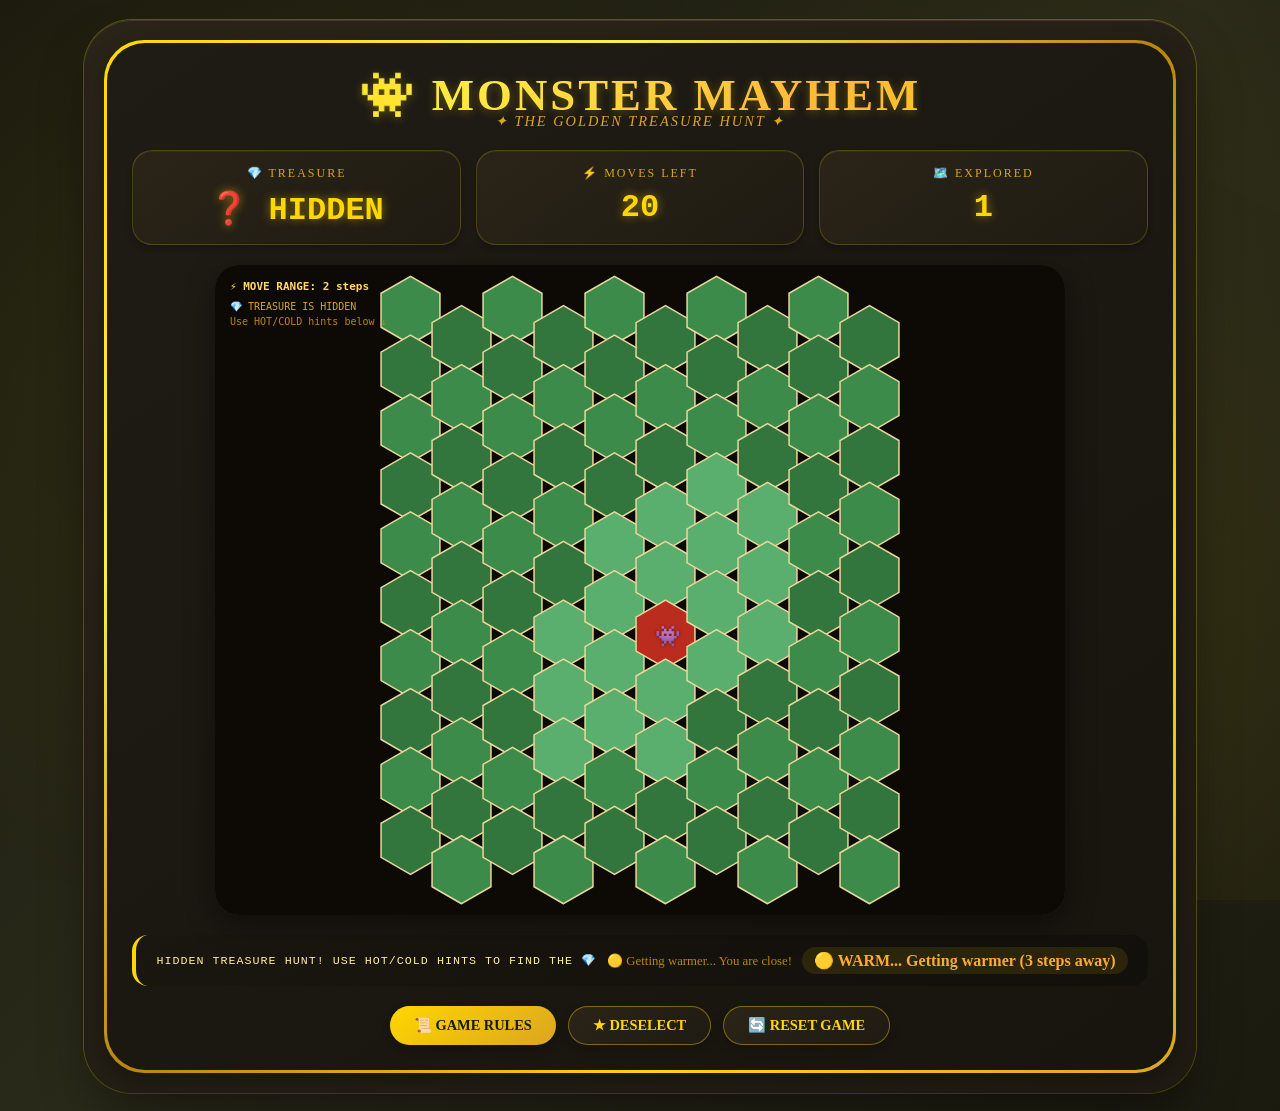
==== index.html @ b810eed7 "Add files via upload" ====
<!DOCTYPE html>
<html lang="en">
<head>
    <meta charset="UTF-8">
    <meta name="viewport" content="width=device-width, initial-scale=1.0, user-scalable=no">
    <title>MONSTER MAYHEM | Golden Treasure Hunt</title>
    <link rel="stylesheet" href="style.css">
</head>
<body>

<div class="game-container">
    <div class="golden-frame">
        <div class="game-content">
            <div class="game-header">
                <div class="game-title">👾 MONSTER MAYHEM</div>
                <div class="game-subtitle">✦ THE GOLDEN TREASURE HUNT ✦</div>
            </div>

            <div class="stats-panel">
                <div class="stat-card">
                    <div class="stat-label">💎 TREASURE</div>
                    <div class="stat-value" id="treasureStatus">???</div>
                </div>
                <div class="stat-card">
                    <div class="stat-label">⚡ MOVES LEFT</div>
                    <div class="stat-value" id="movesLeft">20</div>
                </div>
                <div class="stat-card">
                    <div class="stat-label">🗺️ EXPLORED</div>
                    <div class="stat-value" id="exploredCount">0</div>
                </div>
            </div>

            <div class="canvas-wrapper">
                <canvas id="hexCanvas" width="900" height="700"></canvas>
            </div>

            <div class="status-area">
                <div class="status-message" id="gameStatus">⚔️ READY FOR BATTLE</div>
                <div class="status-detail" id="statusDetail">Click green hexes to move monster</div>
                <div class="hot-cold" id="hotColdHint">🌸 DISTANCE: ?</div>
            </div>

            <div class="button-panel">
                <button class="btn-gold" id="infoBtn">📜 GAME RULES</button>
                <button class="btn-gold btn-dark" id="deselectBtn">★ DESELECT</button>
                <button class="btn-gold btn-dark" id="resetBtn">🔄 RESET GAME</button>
            </div>
        </div>
    </div>
</div>

<!-- MODAL FOR RULES -->
<div id="infoModal" class="modal">
    <div class="modal-content">
        <div class="modal-header">
            👑 GOLDEN RULES 👑
        </div>
        <div class="modal-body">
            <ul class="rules-list">
                <li>🎯 <strong>FIND THE HIDDEN TREASURE</strong> - One golden chest is hidden somewhere on the map!</li>
                <li>⚡ <strong>LIMITED MOVES: 20</strong> - Each move costs 1 move. Plan your path wisely!</li>
                <li>🔥 <strong>HOT & COLD SYSTEM</strong> - Status message tells how close you are to treasure!</li>
                <li>🟢 <strong>MOVE RANGE: 2 STEPS</strong> - Monster can jump up to 2 hexes away.</li>
                <li>💀 <strong>GAME OVER</strong> - If moves reach 0 without treasure, you LOSE!</li>
                <li>🏆 <strong>VICTORY</strong> - Land on treasure hex to win the game!</li>
                <li>🗺️ <strong>EXPLORATION</strong> - Each new hex visited counts toward exploration.</li>
                <li>✨ <strong>GOLDEN THEME</strong> - Premium high-class monster hunting experience.</li>
            </ul>
            <div class="rules-footer">
                "Fortune favors the bold monster hunter..."
            </div>
        </div>
        <div class="modal-footer">
            <button class="btn-gold modal-close-btn">I UNDERSTAND</button>
        </div>
    </div>
</div>

<script src="script.js"></script>
</body>
</html>
---- style.css ----
* {
    margin: 0;
    padding: 0;
    box-sizing: border-box;
    user-select: none;
}

body {
    min-height: 100vh;
    background: linear-gradient(135deg, #1a1a0f 0%, #2a2a1a 50%, #1a1a0f 100%);
    font-family: 'Cinema', 'Georgia', 'Times New Roman', serif;
    display: flex;
    justify-content: center;
    align-items: center;
    padding: 20px;
    position: relative;
}

/* Golden dust particles */
body::before {
    content: '';
    position: fixed;
    top: 0;
    left: 0;
    width: 100%;
    height: 100%;
    pointer-events: none;
    background-image: radial-gradient(circle at 20% 40%, rgba(255,215,0,0.05) 0%, transparent 50%),
                      radial-gradient(circle at 80% 70%, rgba(255,215,0,0.08) 0%, transparent 60%);
    animation: shimmer 3s ease-in-out infinite;
}

@keyframes shimmer {
    0%, 100% { opacity: 0.5; }
    50% { opacity: 1; }
}

/* Main Game Container */
.game-container {
    background: linear-gradient(145deg, #2a2418 0%, #1f1b12 100%);
    border-radius: 48px;
    padding: 20px;
    box-shadow: 0 25px 50px -12px rgba(0,0,0,0.5),
                0 0 0 1px rgba(255,215,0,0.3),
                inset 0 1px 0 rgba(255,255,255,0.1);
    backdrop-filter: blur(2px);
}

/* Golden Frame */
.golden-frame {
    background: linear-gradient(135deg, #ffd700 0%, #ffed4e 25%, #b8860b 50%, #ffd700 75%, #daa520 100%);
    padding: 3px;
    border-radius: 40px;
    box-shadow: 0 8px 20px rgba(0,0,0,0.3);
}

.game-content {
    background: linear-gradient(145deg, #1f1c16 0%, #18140e 100%);
    border-radius: 38px;
    padding: 25px;
}

/* Header Section */
.game-header {
    text-align: center;
    margin-bottom: 20px;
    position: relative;
}

.game-title {
    font-size: 2.8em;
    font-weight: bold;
    background: linear-gradient(135deg, #ffd700, #ffed4e, #ffb347, #ffd700);
    -webkit-background-clip: text;
    background-clip: text;
    color: transparent;
    text-shadow: 0 2px 10px rgba(255,215,0,0.3);
    letter-spacing: 3px;
    animation: titleGlow 2s ease-in-out infinite;
}

@keyframes titleGlow {
    0%, 100% { filter: drop-shadow(0 0 5px rgba(255,215,0,0.5)); }
    50% { filter: drop-shadow(0 0 15px rgba(255,215,0,0.8)); }
}

.game-subtitle {
    color: #daa520;
    font-size: 0.9em;
    letter-spacing: 2px;
    margin-top: -8px;
    font-style: italic;
}

/* Stats Panel */
.stats-panel {
    display: grid;
    grid-template-columns: repeat(3, 1fr);
    gap: 15px;
    margin-bottom: 20px;
}

.stat-card {
    background: linear-gradient(145deg, #2a2418, #1f1b12);
    border-radius: 20px;
    padding: 15px 10px;
    text-align: center;
    border: 1px solid rgba(255,215,0,0.2);
    box-shadow: inset 0 1px 0 rgba(255,255,255,0.05), 0 4px 6px rgba(0,0,0,0.2);
    transition: transform 0.3s ease;
}

.stat-card:hover {
    transform: translateY(-2px);
    border-color: rgba(255,215,0,0.5);
}

.stat-label {
    font-size: 0.75em;
    text-transform: uppercase;
    letter-spacing: 2px;
    color: #daa520;
    margin-bottom: 8px;
    display: flex;
    align-items: center;
    justify-content: center;
    gap: 6px;
}

.stat-value {
    font-size: 2em;
    font-weight: bold;
    color: #ffd700;
    text-shadow: 0 0 10px rgba(255,215,0,0.5);
    font-family: 'Monaco', monospace;
}

/* Canvas Area */
.canvas-wrapper {
    display: flex;
    justify-content: center;
    margin-bottom: 20px;
    position: relative;
}

#hexCanvas {
    border-radius: 24px;
    box-shadow: 0 10px 30px rgba(0,0,0,0.4), inset 0 0 0 2px rgba(255,215,0,0.2);
    cursor: pointer;
    background: #0d0a06;
    transition: all 0.3s ease;
}

#hexCanvas:hover {
    box-shadow: 0 15px 40px rgba(0,0,0,0.5), inset 0 0 0 2px rgba(255,215,0,0.4);
}

/* Status Area */
.status-area {
    background: linear-gradient(145deg, #1a1610, #12100b);
    border-radius: 16px;
    padding: 12px 20px;
    margin-bottom: 20px;
    border-left: 4px solid #ffd700;
    display: flex;
    justify-content: space-between;
    align-items: center;
    flex-wrap: wrap;
    gap: 10px;
}

.status-message {
    font-family: monospace;
    font-size: 0.9em;
    color: #ffed9e;
    letter-spacing: 1px;
}

.status-detail {
    font-size: 0.8em;
    color: #b8860b;
}

.hot-cold {
    font-weight: bold;
    padding: 4px 12px;
    border-radius: 20px;
    background: rgba(255,215,0,0.1);
    color: #ffd700;
}

/* Button Panel */
.button-panel {
    display: flex;
    gap: 12px;
    justify-content: center;
    flex-wrap: wrap;
}

.btn-gold {
    background: linear-gradient(145deg, #ffd700, #daa520);
    border: none;
    padding: 10px 24px;
    border-radius: 40px;
    font-family: 'Georgia', serif;
    font-weight: bold;
    font-size: 0.9em;
    color: #1a1a0f;
    cursor: pointer;
    transition: all 0.3s ease;
    box-shadow: 0 4px 10px rgba(0,0,0,0.2);
    display: inline-flex;
    align-items: center;
    gap: 8px;
}

.btn-gold:hover {
    transform: translateY(-2px);
    box-shadow: 0 6px 15px rgba(255,215,0,0.3);
    background: linear-gradient(145deg, #ffe44d, #ffb347);
}

.btn-gold:active {
    transform: translateY(1px);
}

.btn-dark {
    background: linear-gradient(145deg, #2a2418, #1f1b12);
    border: 1px solid rgba(255,215,0,0.4);
    color: #ffd700;
}

/* Modal */
.modal {
    display: none;
    position: fixed;
    top: 0;
    left: 0;
    width: 100%;
    height: 100%;
    background: rgba(0,0,0,0.8);
    backdrop-filter: blur(10px);
    z-index: 1000;
    justify-content: center;
    align-items: center;
}

.modal-content {
    background: linear-gradient(145deg, #2a2418, #1f1b12);
    border-radius: 32px;
    max-width: 500px;
    width: 90%;
    border: 2px solid #ffd700;
    box-shadow: 0 20px 50px rgba(0,0,0,0.5), 0 0 30px rgba(255,215,0,0.2);
    animation: modalSlideIn 0.3s ease;
}

@keyframes modalSlideIn {
    from {
        transform: scale(0.8);
        opacity: 0;
    }
    to {
        transform: scale(1);
        opacity: 1;
    }
}

.modal-header {
    padding: 20px 25px;
    border-bottom: 1px solid rgba(255,215,0,0.3);
    font-size: 1.4em;
    font-weight: bold;
    color: #ffd700;
    text-align: center;
}

.modal-body {
    padding: 25px;
    color: #ffed9e;
    line-height: 1.6;
}

.rules-list {
    list-style: none;
    padding: 0;
}

.rules-list li {
    padding: 8px 0;
    border-bottom: 1px solid rgba(255,215,0,0.1);
    display: flex;
    align-items: center;
    gap: 10px;
}

.rules-footer {
    margin-top: 15px;
    text-align: center;
    font-style: italic;
    color: #daa520;
}

.modal-footer {
    padding: 20px 25px;
    border-top: 1px solid rgba(255,215,0,0.3);
    display: flex;
    justify-content: center;
    gap: 15px;
}

/* Victory Animation */
@keyframes victoryPulse {
    0%, 100% { box-shadow: 0 0 20px rgba(255,215,0,0.5); }
    50% { box-shadow: 0 0 60px rgba(255,215,0,0.9); }
}

.victory-glow {
    animation: victoryPulse 0.5s ease-in-out 3;
}

/* Responsive */
@media (max-width: 768px) {
    .game-title { font-size: 1.8em; }
    .stat-value { font-size: 1.5em; }
    .stat-label { font-size: 0.65em; }
    .btn-gold { padding: 8px 16px; font-size: 0.8em; }
}
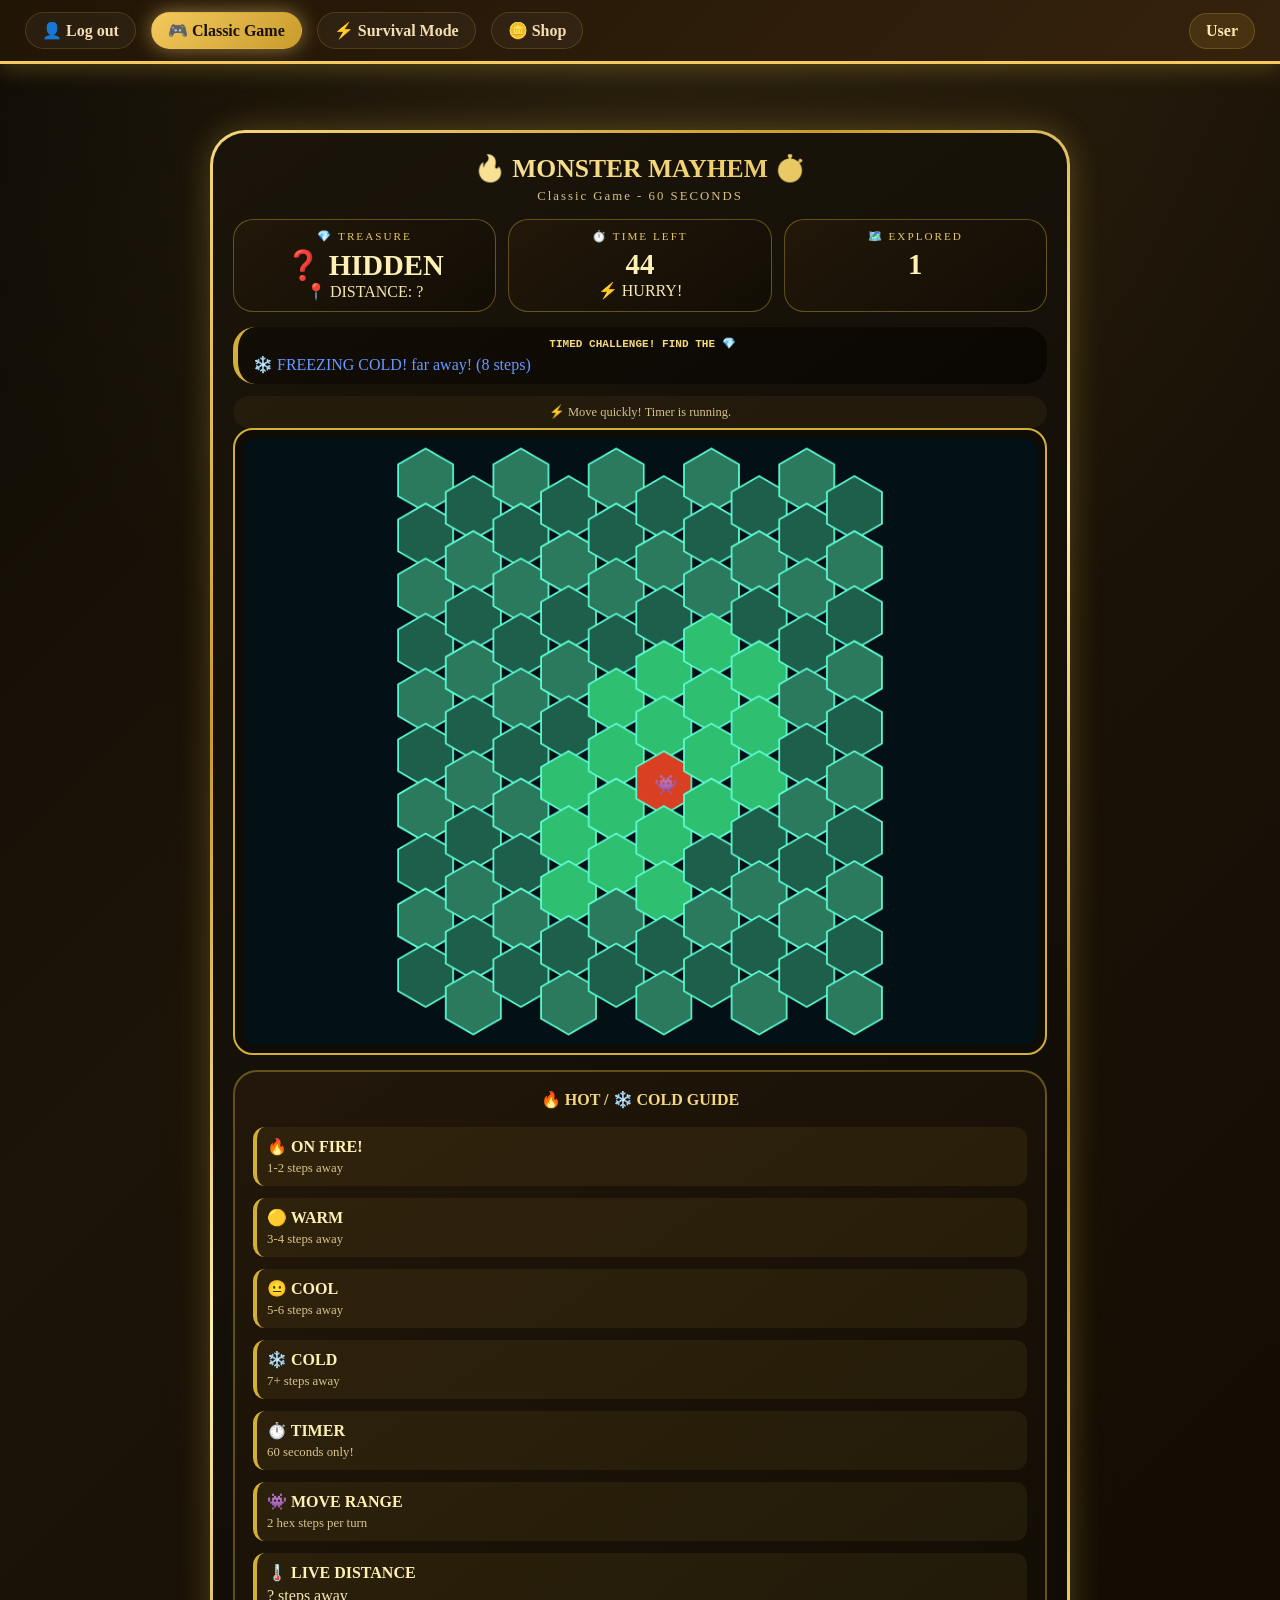
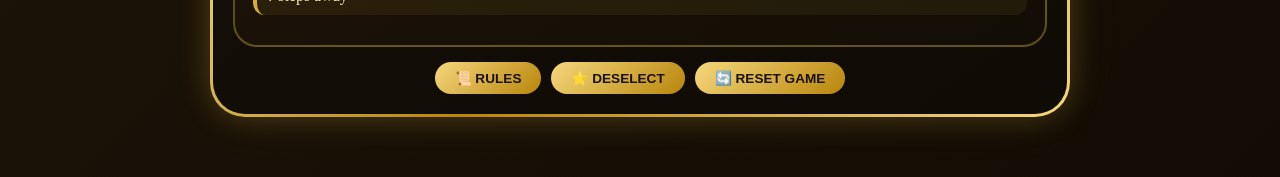
==== commit 85bba50d: "Add files via upload" ====
--- a/index.html
+++ b/index.html
@@ -1,82 +1,378 @@
- <!DOCTYPE html>
+<!DOCTYPE html>
+
+<!-- Declares HTML5 document -->
 <html lang="en">
+
 <head>
+
+    <!-- Character encoding for symbols/emojis -->
     <meta charset="UTF-8">
-    <meta name="viewport" content="width=device-width, initial-scale=1.0, user-scalable=no">
-    <title>MONSTER MAYHEM | Golden Treasure Hunt</title>
+
+    <!-- Browser tab title -->
+    <title>Monster Mayhem - Classic</title>
+
+    <!-- Links external CSS stylesheet -->
     <link rel="stylesheet" href="style.css">
+
 </head>
+
 <body>
 
-<div class="game-container">
-    <div class="golden-frame">
-        <div class="game-content">
+<!-- TOP NAV BAR -navigation bar -->
+<div class="top-nav fire-nav">
+    <!-- Navigation links container -->
+    <div class="nav-links">
+
+        <!-- Logout button -->
+        <a href="login.html">👤 Log out</a>
+        <!-- Current active game page -->
+        <a href="index.html" class="active">🎮 Classic Game</a>
+        <a href="challenge.html">⚡ Survival Mode</a>
+        <a href="shop.html">🪙 Shop </a>
+
+    </div>
+
+    <!-- Displays current username -->
+    <div class="user-info" id="userDisplay">
+     User
+
+    </div>
+
+</div>
+<!-- Main outer game container -->
+<div class="game-container fire-container">
+
+    <!-- Decorative golden frame -->
+    <div class="golden-frame fire-frame">
+
+        <!-- Main game content area -->
+        <div class="game-content fire-content">
+
+            <!-- Title , Game title section -->
             <div class="game-header">
-                <div class="game-title">👾 MONSTER MAYHEM</div>
-                <div class="game-subtitle">✦ THE GOLDEN TREASURE HUNT ✦</div>
-            </div>
-
+
+                <!-- Main title -->
+                <div class="game-title fire-title">🔥 MONSTER MAYHEM ⏱️</div>
+                <!-- Subtitle/game mode -->
+                <div class="game-subtitle fire-subtitle">
+                    Classic Game - 60 SECONDS
+                </div>
+
+            </div>
+            <!-- Statistics panel -->
             <div class="stats-panel">
-                <div class="stat-card">
-                    <div class="stat-label">💎 TREASURE</div>
-                    <div class="stat-value" id="treasureStatus">???</div>
-                </div>
-                <div class="stat-card">
-                    <div class="stat-label">⚡ MOVES LEFT</div>
-                    <div class="stat-value" id="movesLeft">20</div>
-                </div>
-                <div class="stat-card">
-                    <div class="stat-label">🗺️ EXPLORED</div>
-                    <div class="stat-value" id="exploredCount">0</div>
-                </div>
-            </div>
-
-            <div class="canvas-wrapper">
-                <canvas id="hexCanvas" width="900" height="700"></canvas>
-            </div>
-
-            <div class="status-area">
-                <div class="status-message" id="gameStatus">⚔️ READY FOR BATTLE</div>
-                <div class="status-detail" id="statusDetail">Click green hexes to move monster</div>
-                <div class="hot-cold" id="hotColdHint">🌸 DISTANCE: ?</div>
-            </div>
-
+
+                <!-- Treasure status card -->
+                <div class="stat-card fire-card">
+
+                    <div class="stat-label">
+                        💎 TREASURE
+                    </div>
+
+                    <!-- Updated with JavaScript -->
+                    <div class="stat-value" id="treasureStatus">
+                        ❓ HIDDEN
+
+                    </div>
+
+                    <!-- Distance hint display -->
+                    <div class="hot-cold-mini" id="hotColdMini">
+                        📍 DISTANCE: ?
+                    </div>
+                </div>
+
+                <!-- Timer card -->
+                <div class="stat-card fire-card">
+
+                    <div class="stat-label">
+                        ⏱️ TIME LEFT
+                    </div>
+
+                    <!-- Countdown timer -->
+                    <div class="stat-value" id="timeLeftDisplay">
+                         60
+
+                    </div>
+
+                    <!-- Timer warning badge -->
+                    <div class="status-badge" id="timerBadge">
+                        ⚡ HURRY!
+
+                    </div>
+                </div>
+
+                <!-- Explored hex count -->
+                <div class="stat-card fire-card">
+
+                    <div class="stat-label">
+                        🗺️ EXPLORED
+                    </div>
+
+                    <!-- Tracks explored tiles -->
+                    <div class="stat-value" id="exploredCount">
+                        0
+
+                    </div>
+                </div>
+
+            </div>
+            <!--STATUS AREA- Shows live game updates -->
+            <div class="status-area fire-status">
+
+                <!-- Main status message -->
+                <div class="status-message" id="gameStatus">
+                    🔥 TIMER RUNNING! Find the treasure!
+                </div>
+
+                <!-- Hot/cold hint text -->
+                <div class="hot-cold" id="hotColdHint">
+                    🌡️ DISTANCE: ?
+                </div>
+
+            </div>
+
+            <!-- Additional instructions -->
+            <div class="status-detail" id="statusDetail">
+
+                ⏱️ You have 60 seconds!
+                Click BRIGHT ORANGE hexes to move!
+                Find treasure before time runs out!
+
+            </div>
+
+            <!-- GAME AND SIDE PANEL -->
+            <!-- Layout containing canvas and side info -->
+            <div class="game-layout">
+
+                <!-- GAME CANVAS -->
+
+                <!-- Container for canvas -->
+                <div class="canvas-wrapper">
+
+                    <!-- Main game rendering area -->
+                    <canvas
+                        id="hexCanvas"
+                        width="850"
+                        height="650">
+                    </canvas>
+
+                </div>
+
+                <!-- SIDE PANEL -->
+
+                <!-- Information/help panel -->
+                <div class="side-panel fire-side">
+
+                    <!-- Side panel heading -->
+                    <h3>🔥 HOT / ❄️ COLD GUIDE</h3>
+
+                    <!-- Distance guide -->
+                    <div class="info-box fire-info">
+
+                        <strong>🔥 ON FIRE!</strong>
+
+                        <p>1-2 steps away</p>
+
+                    </div>
+
+                    <!-- Warm distance guide -->
+                    <div class="info-box fire-info">
+
+                        <strong>🟡 WARM</strong>
+
+                        <p>3-4 steps away</p>
+
+                    </div>
+
+                    <!-- Cool distance guide -->
+                    <div class="info-box fire-info">
+
+                        <strong>😐 COOL</strong>
+
+                        <p>5-6 steps away</p>
+
+                    </div>
+
+                    <!-- Cold distance guide -->
+                    <div class="info-box fire-info">
+
+                        <strong>❄️ COLD</strong>
+
+                        <p>7+ steps away</p>
+
+                    </div>
+
+                    <!-- Timer explanation -->
+                    <div class="info-box fire-info">
+
+                        <strong>⏱️ TIMER</strong>
+
+                        <p>60 seconds only!</p>
+
+                    </div>
+
+                    <!-- Move range explanation -->
+                    <div class="info-box fire-info">
+
+                        <strong>👾 MOVE RANGE</strong>
+
+                        <p>2 hex steps per turn</p>
+
+                    </div>
+
+                    <!-- Live distance tracker -->
+                    <div class="info-box fire-info live-feed">
+
+                        <strong>🌡️ LIVE DISTANCE</strong>
+
+                        <!-- Updated dynamically -->
+                        <div id="sideHotCold">
+
+                            ? steps away
+
+                        </div>
+                    </div>
+
+                </div>
+
+            </div>
+
+            <!-- BUTTONS -->
+
+            <!-- Control buttons area -->
             <div class="button-panel">
-                <button class="btn-gold" id="infoBtn">📜 GAME RULES</button>
-                <button class="btn-gold btn-dark" id="deselectBtn">★ DESELECT</button>
-                <button class="btn-gold btn-dark" id="resetBtn">🔄 RESET GAME</button>
-            </div>
+
+                <!-- Opens rules popup -->
+                <button class="btn-fire" id="infoBtn">
+
+                    📜 RULES
+
+                </button>
+
+                <!-- Removes selected tile -->
+                <button
+                    class="btn-fire btn-dark"
+                    id="deselectBtn">
+
+                    ⭐ DESELECT
+
+                </button>
+
+                <!-- Restarts game -->
+                <button
+                    class="btn-fire btn-dark"
+                    id="resetBtn">
+
+                    🔄 RESET GAME
+
+                </button>
+            </div>
+
         </div>
+
     </div>
+
 </div>
 
-<!-- MODAL FOR RULES -->
+<!-- RULES MODAL -->
+
+<!-- Popup window for game rules -->
 <div id="infoModal" class="modal">
-    <div class="modal-content">
+
+    <!-- Modal content box -->
+    <div class="modal-content fire-modal">
+
+        <!-- Modal title -->
         <div class="modal-header">
-            👑 GOLDEN RULES 👑
+
+            🔥 TIMED CHALLENGE RULES 🔥
+
         </div>
+
+        <!-- Modal body -->
         <div class="modal-body">
-            <ul class="rules-list">
-                <li>🎯 <strong>FIND THE HIDDEN TREASURE</strong> - One golden chest is hidden somewhere on the map!</li>
-                <li>⚡ <strong>LIMITED MOVES: 20</strong> - Each move costs 1 move. Plan your path wisely!</li>
-                <li>🔥 <strong>HOT & COLD SYSTEM</strong> - Status message tells how close you are to treasure!</li>
-                <li>🟢 <strong>MOVE RANGE: 2 STEPS</strong> - Monster can jump up to 2 hexes away.</li>
-                <li>💀 <strong>GAME OVER</strong> - If moves reach 0 without treasure, you LOSE!</li>
-                <li>🏆 <strong>VICTORY</strong> - Land on treasure hex to win the game!</li>
-                <li>🗺️ <strong>EXPLORATION</strong> - Each new hex visited counts toward exploration.</li>
-                <li>✨ <strong>GOLDEN THEME</strong> - Premium high-class monster hunting experience.</li>
+
+            <!-- Rules list -->
+            <ul>
+
+                <!-- Time limit rule -->
+                <li>
+                    ⏱️
+                    <strong>60 SECOND TIME LIMIT</strong>
+
+                    - Find treasure before timer ends!
+                </li>
+
+                <!-- Treasure rule -->
+                <li>
+                    💎
+                    <strong>HIDDEN TREASURE</strong>
+
+                    - Invisible until you find it!
+                </li>
+
+                <!-- Hint system rule -->
+                <li>
+                    🔥
+                    <strong>HOT/COLD HINTS</strong>
+
+                    - Tells you how close you are!
+                </li>
+
+                <!-- Movement rule -->
+                <li>
+                    🟠
+                    <strong>ORANGE HEXES</strong>
+
+                    = Valid moves (2 step range)
+                </li>
+
+                <!-- Warning system rule -->
+                <li>
+                    ⚡
+                    <strong>TIMER WARNING</strong>
+
+                    - Red flash when 10 seconds left!
+                </li>
+
+                <!-- Win condition -->
+                <li>
+                    🏆
+                    <strong>WIN</strong>
+
+                    - Land on treasure before time expires!
+                </li>
+
+                <!-- Lose condition -->
+                <li>
+                    💀
+                    <strong>LOSE</strong>
+
+                    - Timer reaches 0 before finding treasure!
+                </li>
+
             </ul>
-            <div class="rules-footer">
-                "Fortune favors the bold monster hunter..."
-            </div>
+
         </div>
+
+        <!-- Modal footer -->
         <div class="modal-footer">
-            <button class="btn-gold modal-close-btn">I UNDERSTAND</button>
+
+            <!-- Closes popup -->
+            <button class="btn-fire" id="closeModalBtn">
+
+                GOT IT!
+
+            </button>
+
         </div>
+
     </div>
+
 </div>
 
+<!-- Links external JavaScript game logic -->
 <script src="script.js"></script>
+
 </body>
 </html>
--- a/style.css
+++ b/style.css
@@ -1,3 +1,5 @@
+/* ========== RESET ========== */
+
 * {
     margin: 0;
     padding: 0;
@@ -5,324 +7,452 @@
     user-select: none;
 }
 
+/* ========== BODY ========== */
+
 body {
+    background:
+        radial-gradient(circle at top, rgba(255,215,120,0.08), transparent 40%),
+        linear-gradient(135deg, #0f0b05 0%, #1c1408 40%, #120c04 100%);
+
+    font-family: 'Georgia', 'Times New Roman', serif;
+
     min-height: 100vh;
-    background: linear-gradient(135deg, #1a1a0f 0%, #2a2a1a 50%, #1a1a0f 100%);
-    font-family: 'Cinema', 'Georgia', 'Times New Roman', serif;
+
+    color: #f7e7b0;
+
     display: flex;
     justify-content: center;
     align-items: center;
+
     padding: 20px;
-    position: relative;
-}
-
-/* Golden dust particles */
-body::before {
-    content: '';
+}
+
+/* ========== NAVBAR ========== */
+
+.top-nav {
+    background: linear-gradient(135deg, #1a1208, #2d1d0d);
+
+    padding: 12px 25px;
+
+    display: flex;
+    justify-content: space-between;
+    align-items: center;
+
+    flex-wrap: nowrap;
+
     position: fixed;
     top: 0;
     left: 0;
+    right: 0;
+
+    z-index: 100;
+
+    border-bottom: 2px solid #d4af37;
+
+    box-shadow: 0 6px 20px rgba(212,175,55,0.25);
+}
+
+.fire-nav {
+    background: linear-gradient(135deg, #211506, #35220d);
+    border-bottom: 3px solid #f4c95d;
+}
+
+/* NAV LINKS */
+
+.nav-links {
+    display: flex;
+
+    flex-direction: row;
+    flex-wrap: nowrap;
+
+    gap: 15px;
+
+    align-items: center;
+}
+
+.nav-links a {
+    color: #f5deb3;
+
+    text-decoration: none;
+
+    font-weight: bold;
+
+    padding: 8px 16px;
+
+    border-radius: 30px;
+
+    background: rgba(255,255,255,0.04);
+
+    border: 1px solid rgba(212,175,55,0.2);
+
+    transition: all 0.3s ease;
+
+    white-space: nowrap;
+}
+
+.nav-links a:hover {
+    background: linear-gradient(135deg, #d4af37, #f5d77d);
+
+    color: #1b1205;
+
+    transform: scale(1.05);
+
+    box-shadow: 0 0 18px rgba(212,175,55,0.45);
+}
+
+.nav-links a.active {
+    background: linear-gradient(135deg, #f4c95d, #c89b2c);
+
+    color: #1a1206;
+
+    box-shadow: 0 0 20px rgba(255,215,120,0.5);
+}
+
+.user-info {
+    color: #f8e7b0;
+
+    font-weight: bold;
+
+    background: rgba(212,175,55,0.12);
+
+    padding: 8px 16px;
+
+    border-radius: 30px;
+
+    border: 1px solid rgba(212,175,55,0.25);
+
+    white-space: nowrap;
+}
+
+/* ========== MAIN CONTAINER ========== */
+
+.game-container {
+    max-width: 900px;
+
+    width: 100%;
+
+    margin: 90px auto 20px auto;
+
+    padding: 20px;
+}
+
+/* FRAME */
+
+.golden-frame {
+    background: linear-gradient(
+        135deg,
+        #f5d77d,
+        #c89b2c,
+        #fff1b0,
+        #b8860b,
+        #f5d77d
+    );
+
+    padding: 3px;
+
+    border-radius: 35px;
+
+    box-shadow:
+        0 0 30px rgba(212,175,55,0.25),
+        0 0 60px rgba(255,215,120,0.06);
+}
+
+.game-content {
+    background: linear-gradient(145deg, #1a140a 0%, #0f0b05 100%);
+
+    border-radius: 32px;
+
+    padding: 20px;
+}
+
+/* ========== HEADER ========== */
+
+.game-header {
+    text-align: center;
+
+    margin-bottom: 15px;
+}
+
+.game-title {
+    font-size: 1.6em;
+
+    font-weight: bold;
+
+    background: linear-gradient(
+        135deg,
+        #fff4c2,
+        #f5d77d,
+        #d4af37
+    );
+
+    -webkit-background-clip: text;
+    background-clip: text;
+
+    color: transparent;
+}
+
+.game-subtitle {
+    color: #d6c08b;
+
+    font-size: 0.8em;
+
+    margin-top: 5px;
+
+    letter-spacing: 2px;
+}
+
+/* ========== STATS ========== */
+
+.stats-panel {
+    display: flex;
+
+    justify-content: space-around;
+
+    gap: 12px;
+
+    margin-bottom: 15px;
+}
+
+.stat-card {
+    background: linear-gradient(145deg, #22180a, #120d05);
+
+    padding: 10px 12px;
+
+    border-radius: 20px;
+
+    text-align: center;
+
+    border: 1px solid rgba(212,175,55,0.4);
+
+    flex: 1;
+}
+
+.stat-label {
+    display: block;
+
+    color: #e6c86a;
+
+    font-size: 0.7em;
+
+    letter-spacing: 2px;
+
+    margin-bottom: 5px;
+}
+
+.stat-value {
+    display: block;
+
+    color: #fff0b3;
+
+    font-size: 1.8em;
+
+    font-weight: bold;
+}
+
+/* ========== GAME LAYOUT ========== */
+
+.game-layout {
+    display: flex;
+
+    flex-direction: column;
+
+    gap: 15px;
+
+    margin-bottom: 15px;
+}
+
+/* CANVAS */
+
+.canvas-wrapper {
+    width: 100%;
+
+    background: #0f0b05;
+
+    border-radius: 20px;
+
+    padding: 8px;
+
+    border: 2px solid #d4af37;
+}
+
+#hexCanvas {
+    border-radius: 12px;
+
+    cursor: pointer;
+
+    display: block;
+
+    background: #0b0803;
+
+    width: 100%;
+
+    height: auto;
+}
+
+/* SIDE PANEL */
+
+.side-panel {
+    width: 100%;
+
+    background: linear-gradient(145deg, #22170a, #120d05);
+
+    border-radius: 24px;
+
+    padding: 18px;
+
+    border: 2px solid rgba(212,175,55,0.4);
+}
+
+.side-panel h3 {
+    color: #f5d77d;
+
+    text-align: center;
+
+    margin-bottom: 18px;
+
+    font-size: 1em;
+}
+
+.info-box {
+    background: rgba(212,175,55,0.08);
+
+    border-left: 4px solid #d4af37;
+
+    padding: 10px;
+
+    margin-bottom: 12px;
+
+    border-radius: 12px;
+}
+
+.info-box strong {
+    color: #fff0b3;
+
+    display: block;
+
+    margin-bottom: 5px;
+}
+
+.info-box p {
+    color: #d9c38d;
+
+    font-size: 0.8em;
+}
+
+/* ========== STATUS ========== */
+
+.status-area {
+    background: linear-gradient(145deg, #120d05, #0a0703);
+
+    border-radius: 22px;
+
+    padding: 10px 15px;
+
+    margin: 12px 0;
+
+    border-left: 5px solid #d4af37;
+}
+
+.status-message {
+    font-family: monospace;
+
+    font-size: 0.85em;
+
+    color: #f5d77d;
+
+    font-weight: bold;
+
+    text-align: center;
+
+    margin-bottom: 5px;
+}
+
+.status-detail {
+    text-align: center;
+
+    color: #d6c08b;
+
+    font-size: 0.78em;
+
+    padding: 8px;
+
+    background: rgba(212,175,55,0.06);
+
+    border-radius: 18px;
+}
+
+/* ========== BUTTONS ========== */
+
+.button-panel {
+    display: flex;
+
+    gap: 10px;
+
+    justify-content: center;
+
+    margin-top: 10px;
+
+    flex-wrap: wrap;
+}
+
+.btn-fire {
+    background: linear-gradient(135deg, #f5d77d, #b8860b);
+
+    color: #1a1206;
+
+    border: none;
+
+    padding: 8px 20px;
+
+    border-radius: 35px;
+
+    font-weight: bold;
+
+    font-size: 0.85em;
+
+    cursor: pointer;
+
+    transition: all 0.3s ease;
+}
+
+.btn-fire:hover {
+    transform: scale(1.05);
+
+    background: linear-gradient(135deg, #fff0b3, #d4af37);
+
+    box-shadow: 0 0 18px rgba(255,215,120,0.35);
+}
+
+/* ========== MODAL ========== */
+
+.modal {
+    display: none;
+
+    position: fixed;
+
+    top: 0;
+    left: 0;
+
     width: 100%;
     height: 100%;
-    pointer-events: none;
-    background-image: radial-gradient(circle at 20% 40%, rgba(255,215,0,0.05) 0%, transparent 50%),
-                      radial-gradient(circle at 80% 70%, rgba(255,215,0,0.08) 0%, transparent 60%);
-    animation: shimmer 3s ease-in-out infinite;
-}
-
-@keyframes shimmer {
-    0%, 100% { opacity: 0.5; }
-    50% { opacity: 1; }
-}
-
-/* Main Game Container */
-.game-container {
-    background: linear-gradient(145deg, #2a2418 0%, #1f1b12 100%);
-    border-radius: 48px;
-    padding: 20px;
-    box-shadow: 0 25px 50px -12px rgba(0,0,0,0.5),
-                0 0 0 1px rgba(255,215,0,0.3),
-                inset 0 1px 0 rgba(255,255,255,0.1);
-    backdrop-filter: blur(2px);
-}
-
-/* Golden Frame */
-.golden-frame {
-    background: linear-gradient(135deg, #ffd700 0%, #ffed4e 25%, #b8860b 50%, #ffd700 75%, #daa520 100%);
-    padding: 3px;
-    border-radius: 40px;
-    box-shadow: 0 8px 20px rgba(0,0,0,0.3);
-}
-
-.game-content {
-    background: linear-gradient(145deg, #1f1c16 0%, #18140e 100%);
-    border-radius: 38px;
-    padding: 25px;
-}
-
-/* Header Section */
-.game-header {
-    text-align: center;
-    margin-bottom: 20px;
-    position: relative;
-}
-
-.game-title {
-    font-size: 2.8em;
-    font-weight: bold;
-    background: linear-gradient(135deg, #ffd700, #ffed4e, #ffb347, #ffd700);
-    -webkit-background-clip: text;
-    background-clip: text;
-    color: transparent;
-    text-shadow: 0 2px 10px rgba(255,215,0,0.3);
-    letter-spacing: 3px;
-    animation: titleGlow 2s ease-in-out infinite;
-}
-
-@keyframes titleGlow {
-    0%, 100% { filter: drop-shadow(0 0 5px rgba(255,215,0,0.5)); }
-    50% { filter: drop-shadow(0 0 15px rgba(255,215,0,0.8)); }
-}
-
-.game-subtitle {
-    color: #daa520;
-    font-size: 0.9em;
-    letter-spacing: 2px;
-    margin-top: -8px;
-    font-style: italic;
-}
-
-/* Stats Panel */
-.stats-panel {
-    display: grid;
-    grid-template-columns: repeat(3, 1fr);
-    gap: 15px;
-    margin-bottom: 20px;
-}
-
-.stat-card {
-    background: linear-gradient(145deg, #2a2418, #1f1b12);
-    border-radius: 20px;
-    padding: 15px 10px;
-    text-align: center;
-    border: 1px solid rgba(255,215,0,0.2);
-    box-shadow: inset 0 1px 0 rgba(255,255,255,0.05), 0 4px 6px rgba(0,0,0,0.2);
-    transition: transform 0.3s ease;
-}
-
-.stat-card:hover {
-    transform: translateY(-2px);
-    border-color: rgba(255,215,0,0.5);
-}
-
-.stat-label {
-    font-size: 0.75em;
-    text-transform: uppercase;
-    letter-spacing: 2px;
-    color: #daa520;
-    margin-bottom: 8px;
-    display: flex;
-    align-items: center;
-    justify-content: center;
-    gap: 6px;
-}
-
-.stat-value {
-    font-size: 2em;
-    font-weight: bold;
-    color: #ffd700;
-    text-shadow: 0 0 10px rgba(255,215,0,0.5);
-    font-family: 'Monaco', monospace;
-}
-
-/* Canvas Area */
-.canvas-wrapper {
-    display: flex;
-    justify-content: center;
-    margin-bottom: 20px;
-    position: relative;
-}
-
-#hexCanvas {
-    border-radius: 24px;
-    box-shadow: 0 10px 30px rgba(0,0,0,0.4), inset 0 0 0 2px rgba(255,215,0,0.2);
-    cursor: pointer;
-    background: #0d0a06;
-    transition: all 0.3s ease;
-}
-
-#hexCanvas:hover {
-    box-shadow: 0 15px 40px rgba(0,0,0,0.5), inset 0 0 0 2px rgba(255,215,0,0.4);
-}
-
-/* Status Area */
-.status-area {
-    background: linear-gradient(145deg, #1a1610, #12100b);
-    border-radius: 16px;
-    padding: 12px 20px;
-    margin-bottom: 20px;
-    border-left: 4px solid #ffd700;
-    display: flex;
-    justify-content: space-between;
-    align-items: center;
-    flex-wrap: wrap;
-    gap: 10px;
-}
-
-.status-message {
-    font-family: monospace;
-    font-size: 0.9em;
-    color: #ffed9e;
-    letter-spacing: 1px;
-}
-
-.status-detail {
-    font-size: 0.8em;
-    color: #b8860b;
-}
-
-.hot-cold {
-    font-weight: bold;
-    padding: 4px 12px;
-    border-radius: 20px;
-    background: rgba(255,215,0,0.1);
-    color: #ffd700;
-}
-
-/* Button Panel */
-.button-panel {
-    display: flex;
-    gap: 12px;
-    justify-content: center;
-    flex-wrap: wrap;
-}
-
-.btn-gold {
-    background: linear-gradient(145deg, #ffd700, #daa520);
-    border: none;
-    padding: 10px 24px;
-    border-radius: 40px;
-    font-family: 'Georgia', serif;
-    font-weight: bold;
-    font-size: 0.9em;
-    color: #1a1a0f;
-    cursor: pointer;
-    transition: all 0.3s ease;
-    box-shadow: 0 4px 10px rgba(0,0,0,0.2);
-    display: inline-flex;
-    align-items: center;
-    gap: 8px;
-}
-
-.btn-gold:hover {
-    transform: translateY(-2px);
-    box-shadow: 0 6px 15px rgba(255,215,0,0.3);
-    background: linear-gradient(145deg, #ffe44d, #ffb347);
-}
-
-.btn-gold:active {
-    transform: translateY(1px);
-}
-
-.btn-dark {
-    background: linear-gradient(145deg, #2a2418, #1f1b12);
-    border: 1px solid rgba(255,215,0,0.4);
-    color: #ffd700;
-}
-
-/* Modal */
-.modal {
-    display: none;
-    position: fixed;
-    top: 0;
-    left: 0;
-    width: 100%;
-    height: 100%;
-    background: rgba(0,0,0,0.8);
-    backdrop-filter: blur(10px);
-    z-index: 1000;
+
+    background: rgba(0,0,0,0.92);
+
     justify-content: center;
     align-items: center;
-}
-
-.modal-content {
-    background: linear-gradient(145deg, #2a2418, #1f1b12);
-    border-radius: 32px;
-    max-width: 500px;
-    width: 90%;
-    border: 2px solid #ffd700;
-    box-shadow: 0 20px 50px rgba(0,0,0,0.5), 0 0 30px rgba(255,215,0,0.2);
-    animation: modalSlideIn 0.3s ease;
-}
-
-@keyframes modalSlideIn {
-    from {
-        transform: scale(0.8);
-        opacity: 0;
+
+    z-index: 1000;
+}
+
+/* ========== RESPONSIVE ========== */
+
+@media (max-width: 800px) {
+
+    body {
+        padding: 10px;
     }
-    to {
-        transform: scale(1);
-        opacity: 1;
+
+    .stats-panel {
+        flex-direction: column;
     }
-}
-
-.modal-header {
-    padding: 20px 25px;
-    border-bottom: 1px solid rgba(255,215,0,0.3);
-    font-size: 1.4em;
-    font-weight: bold;
-    color: #ffd700;
-    text-align: center;
-}
-
-.modal-body {
-    padding: 25px;
-    color: #ffed9e;
-    line-height: 1.6;
-}
-
-.rules-list {
-    list-style: none;
-    padding: 0;
-}
-
-.rules-list li {
-    padding: 8px 0;
-    border-bottom: 1px solid rgba(255,215,0,0.1);
-    display: flex;
-    align-items: center;
-    gap: 10px;
-}
-
-.rules-footer {
-    margin-top: 15px;
-    text-align: center;
-    font-style: italic;
-    color: #daa520;
-}
-
-.modal-footer {
-    padding: 20px 25px;
-    border-top: 1px solid rgba(255,215,0,0.3);
-    display: flex;
-    justify-content: center;
-    gap: 15px;
-}
-
-/* Victory Animation */
-@keyframes victoryPulse {
-    0%, 100% { box-shadow: 0 0 20px rgba(255,215,0,0.5); }
-    50% { box-shadow: 0 0 60px rgba(255,215,0,0.9); }
-}
-
-.victory-glow {
-    animation: victoryPulse 0.5s ease-in-out 3;
-}
-
-/* Responsive */
-@media (max-width: 768px) {
-    .game-title { font-size: 1.8em; }
-    .stat-value { font-size: 1.5em; }
-    .stat-label { font-size: 0.65em; }
-    .btn-gold { padding: 8px 16px; font-size: 0.8em; }
 }
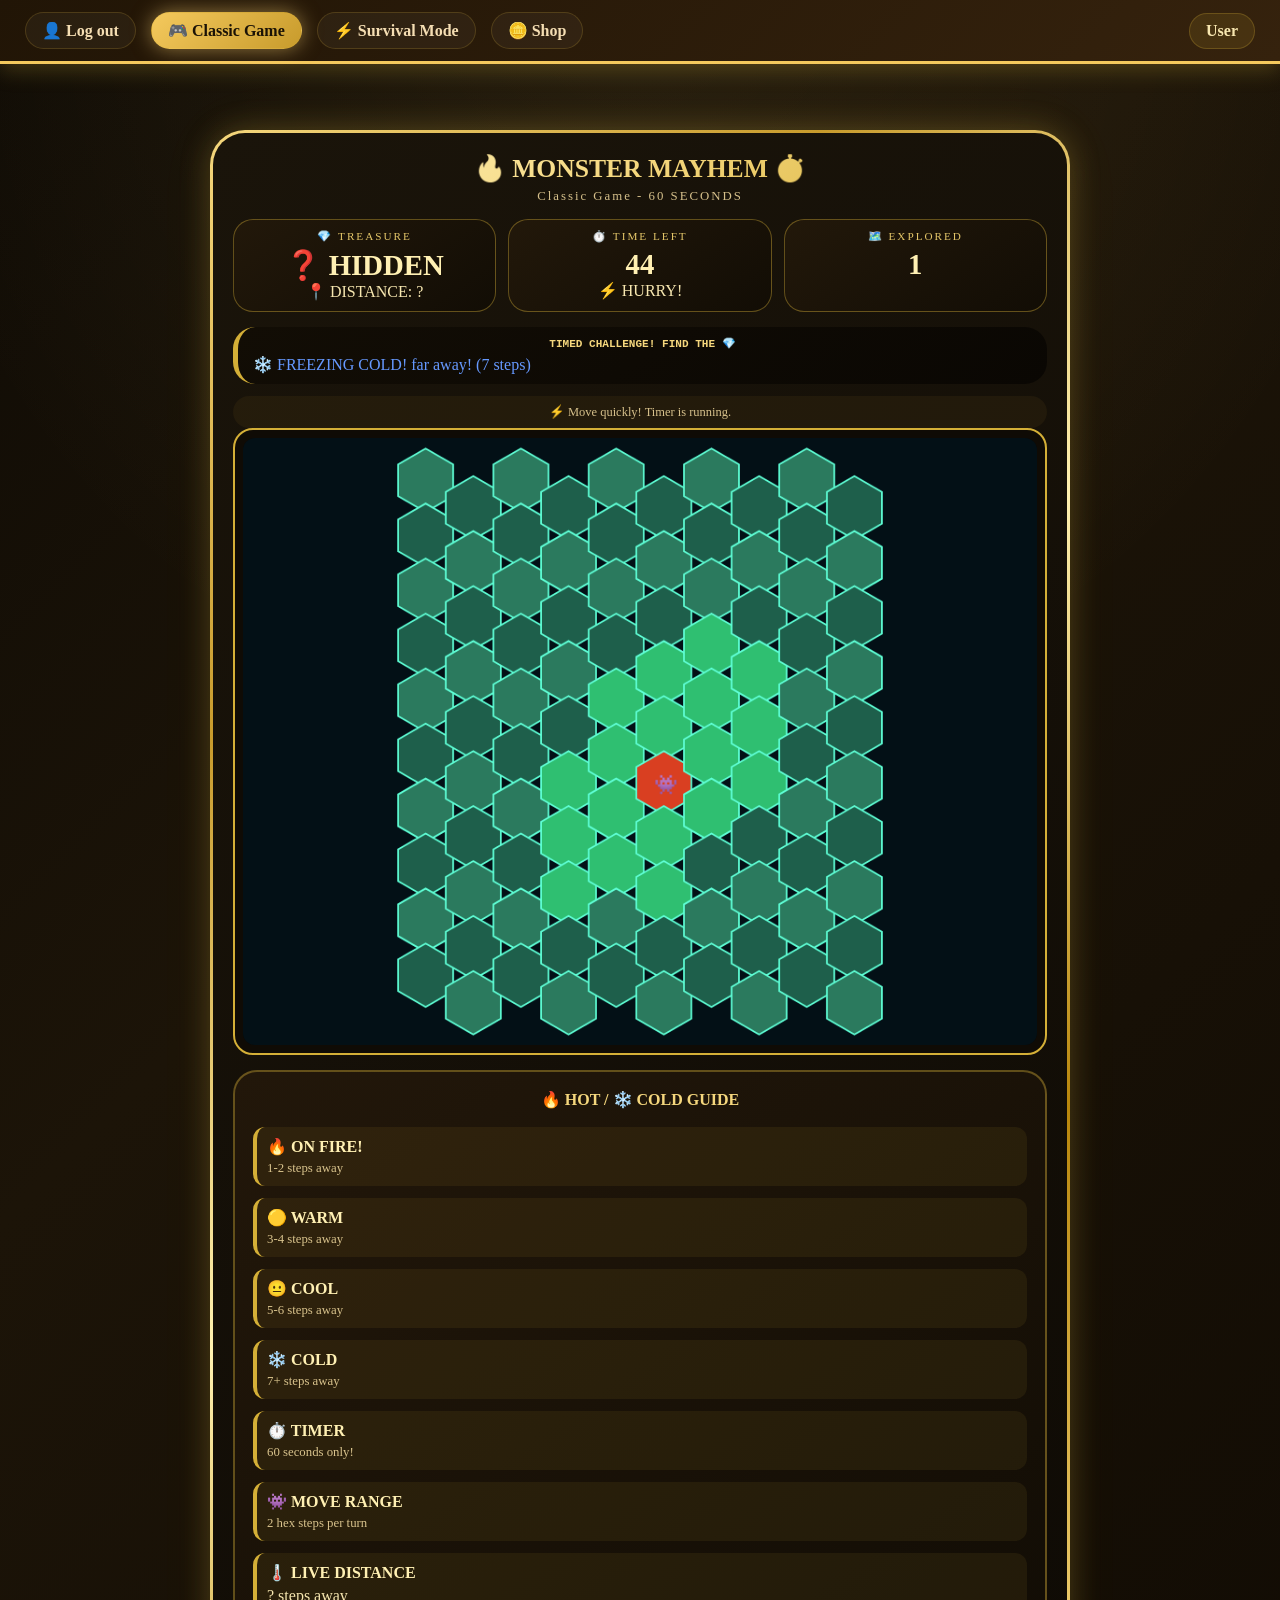
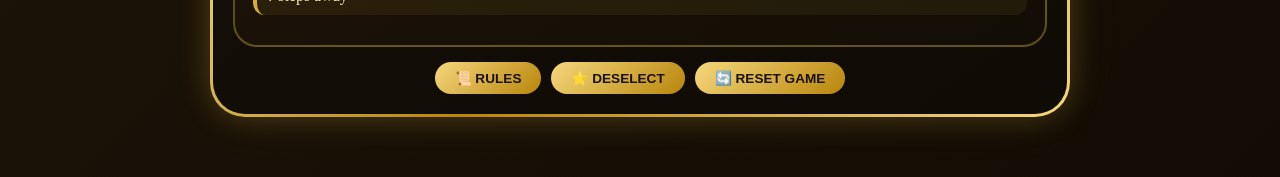
==== commit e9ed00eb: "Add files via upload" ====
--- a/index.html
+++ b/index.html
@@ -1,17 +1,8 @@
 <!DOCTYPE html>
-
-<!-- Declares HTML5 document -->
 <html lang="en">
-
 <head>
-
-    <!-- Character encoding for symbols/emojis -->
     <meta charset="UTF-8">
-
-    <!-- Browser tab title -->
     <title>Monster Mayhem - Classic</title>
-
-    <!-- Links external CSS stylesheet -->
     <link rel="stylesheet" href="style.css">
 
 </head>
@@ -244,18 +235,14 @@
 
                 <!-- Opens rules popup -->
                 <button class="btn-fire" id="infoBtn">
-
                     📜 RULES
-
                 </button>
 
                 <!-- Removes selected tile -->
                 <button
                     class="btn-fire btn-dark"
                     id="deselectBtn">
-
                     ⭐ DESELECT
-
                 </button>
 
                 <!-- Restarts game -->
